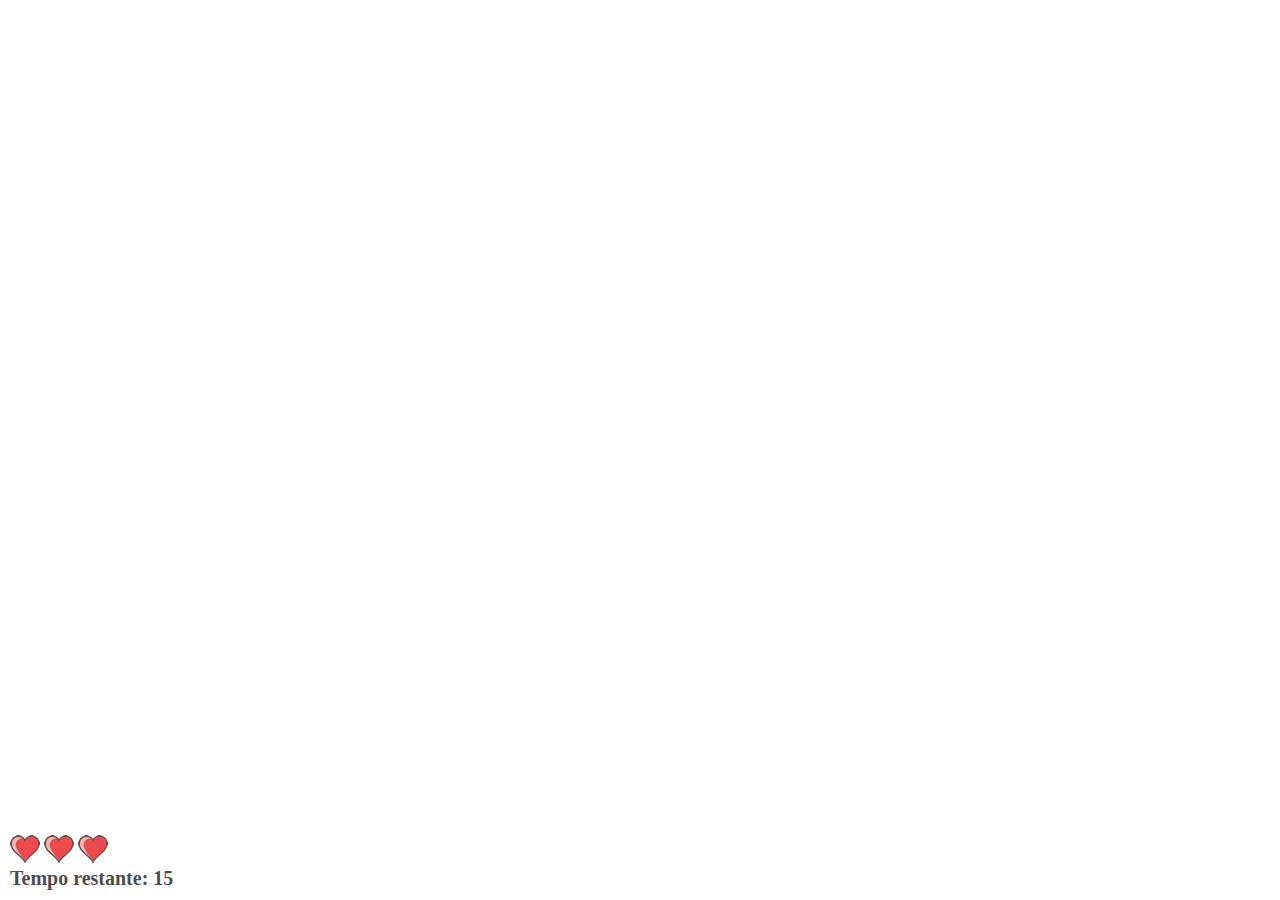
==== paginas/app.html @ 82d94906 "Jogo Completo" ====
<!DOCTYPE html>
<html>
    <head>
        <meta charset="UTF-8">
        <title>Game mata mosquito</title>
        <link rel="stylesheet" href="/styles.css"/>
        <script src="/jogo.js"></script>
    </head>
    <body onresize="TelaDinamica()">
        <div id="painel">
            <div id="vidas">
                <img id="v1" src="/imagens/coracao_cheio.png">
                <img id="v2" src="/imagens/coracao_cheio.png"> 
                <img id="v3" src="/imagens/coracao_cheio.png">  
            </div>
            <div class="cronometro">
                Tempo restante: <span id="cronometro"></span>
            </div>
        </div>
        <script>
            document.getElementById('cronometro').innerHTML = tempo;

            let criaMosquito = setInterval(function() {PosRandom()}, criaMosquitoTempo);
        </script>
    </body>
</html>
---- styles.css ----
html {
    cursor: url(/arquivos/imagens/mata_mosquito.png) 30 30, auto;
    /* 30 pixels para a esquerda e para baixo da dimensão da imagem */
}

body{
    background-image: url(/arquivos/imagens/bg.jpg);
    background-size: 100%;
    background-repeat: no-repeat;
}

/* 3 tipos de mosquito */

.Mosquito1{
    width: 55px;
    height: 55px;
}

.Mosquito2{
    width: 75px;
    height: 75px;
}

.Mosquito3{
    width: 95px;
    height: 95px;
}

/* classes para estilizar os lados do mosquito */

.ladoA{
    transform: scaleX(1);
}

.ladoB{
    transform: scaleX(-1);
    /* serve para inverter a imagem */
}

#painel{
    position: absolute;
    width: 190px;
    padding: 10px;
    left: 0px;
    bottom: 0px;
    border-top: solid 1px #fff;
    background-color: #fff;
    opacity: 0.7;
}

#vidas{
    float: left;
}

.cronometro{
    float: left;
    font-size: 20px;
    font-weight: bold;
}
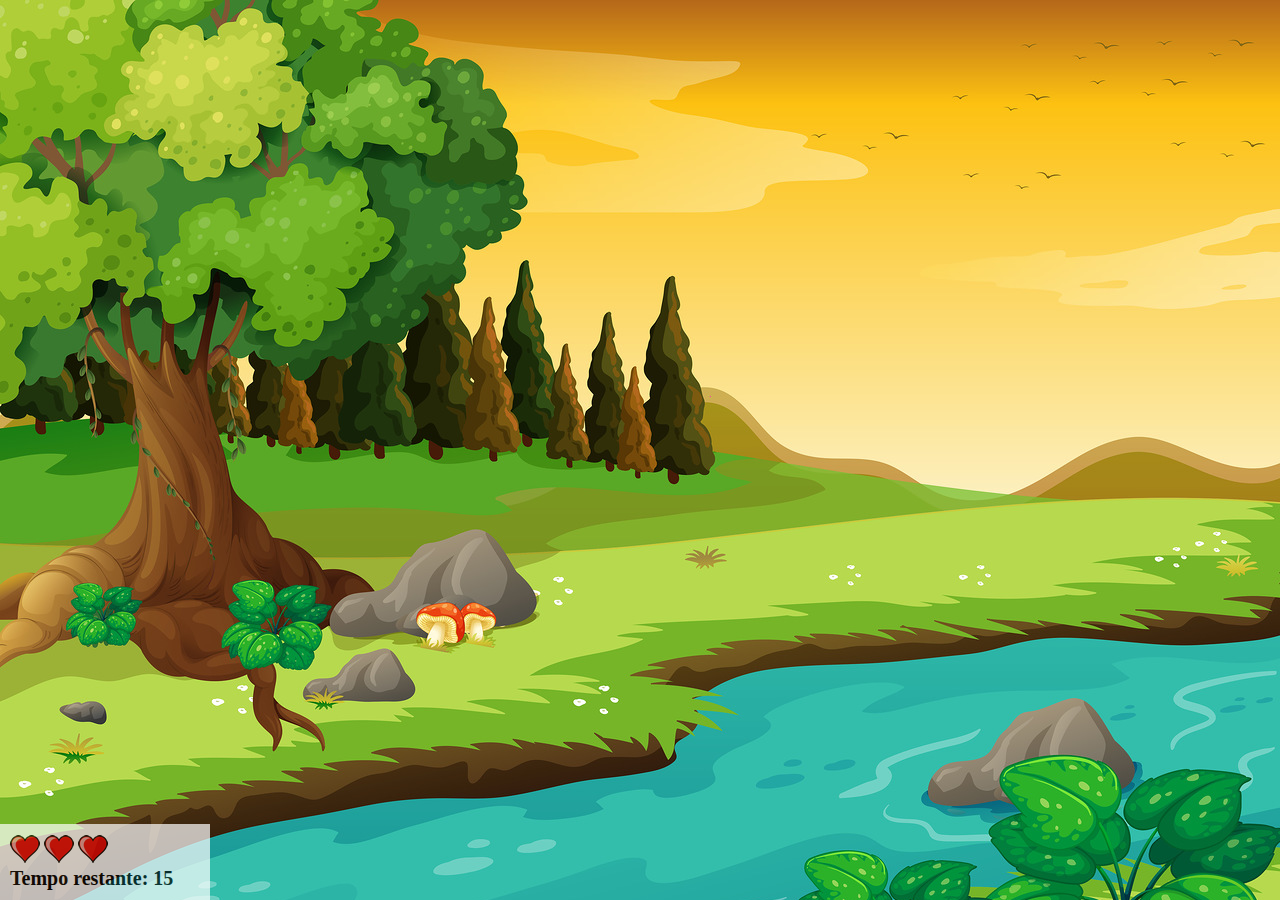
==== commit de3e1d30: "Jogo Completo" ====
--- a/paginas/app.html
+++ b/paginas/app.html
@@ -3,15 +3,16 @@
     <head>
         <meta charset="UTF-8">
         <title>Game mata mosquito</title>
-        <link rel="stylesheet" href="/styles.css"/>
-        <script src="/jogo.js"></script>
+        <link rel="stylesheet" href="../styles.css"/>
+        <script src="../jogo.js"></script>
+        <script src="../app.js"></script>
     </head>
     <body onresize="TelaDinamica()">
         <div id="painel">
             <div id="vidas">
-                <img id="v1" src="/imagens/coracao_cheio.png">
-                <img id="v2" src="/imagens/coracao_cheio.png"> 
-                <img id="v3" src="/imagens/coracao_cheio.png">  
+                <img id="v1" src="../imagens/coracao_cheio.png">
+                <img id="v2" src="../imagens/coracao_cheio.png"> 
+                <img id="v3" src="../imagens/coracao_cheio.png">  
             </div>
             <div class="cronometro">
                 Tempo restante: <span id="cronometro"></span>
--- a/styles.css
+++ b/styles.css
@@ -1,10 +1,10 @@
 html {
-    cursor: url(/arquivos/imagens/mata_mosquito.png) 30 30, auto;
+    cursor: url(imagens/mata_mosquito.png) 30 30, auto;
     /* 30 pixels para a esquerda e para baixo da dimensão da imagem */
 }
 
 body{
-    background-image: url(/arquivos/imagens/bg.jpg);
+    background-image: url(imagens/bg.jpg);
     background-size: 100%;
     background-repeat: no-repeat;
 }
